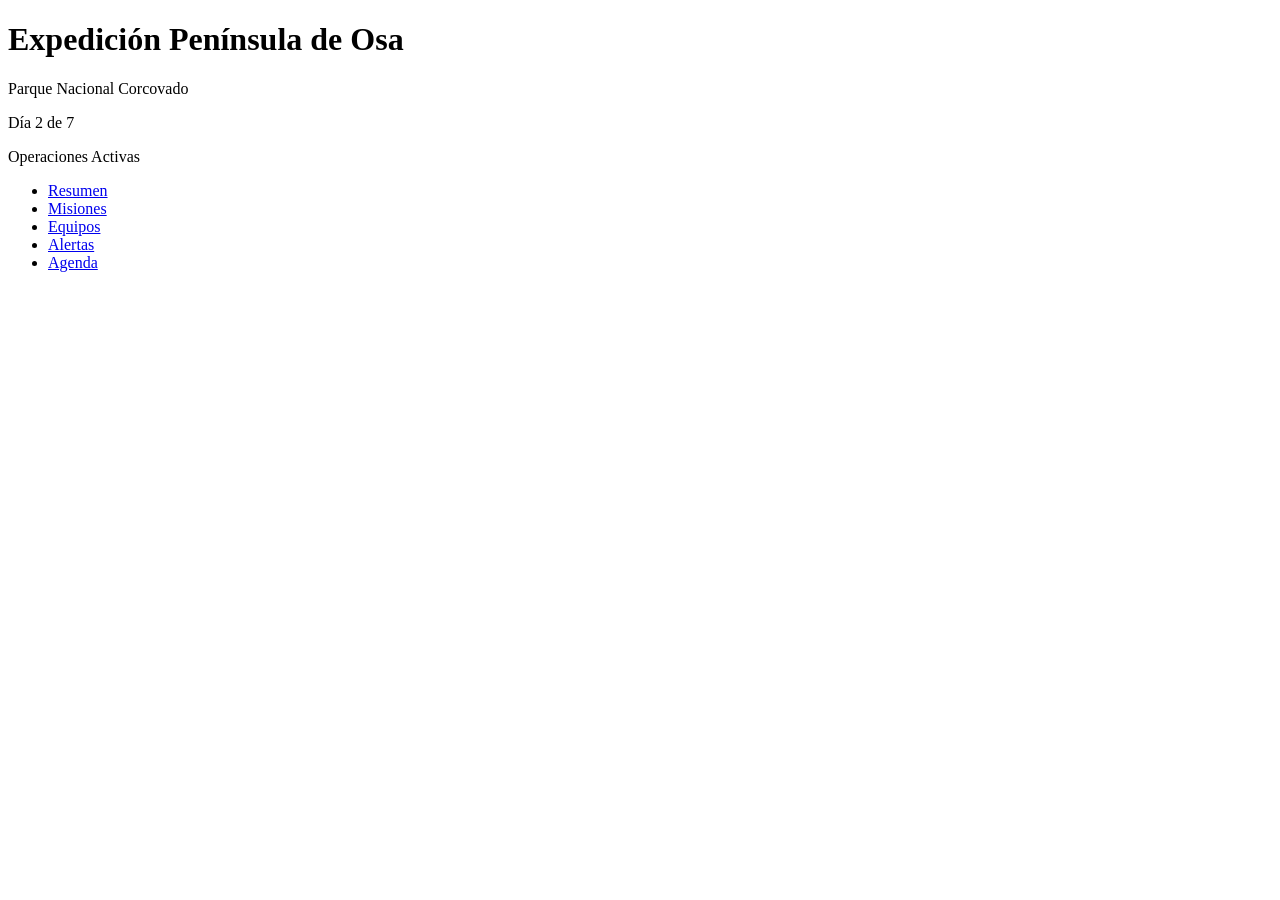
==== caso1/index.html @ 16324d6f "Estructura HTML del header y la navegacion del caso 1" ====
<!DOCTYPE html>
<html lang="en">

<head>
    <meta charset="UTF-8">
    <meta name="viewport" content="width=device-width, initial-scale=1.0">
    <title>Expedición Península de Osa</title>
    <link rel="stylesheet" href="./css/estilos.css">
</head>

<body>
    <header>
        <h1>Expedición Península de Osa</h1>
        <p>Parque Nacional Corcovado</p>
        <p>Día 2 de 7</p>
        <p>Operaciones Activas</p>
    </header>
    <nav>
        <ul>
            <li><a href="#">Resumen</a></li>
            <li><a href="#">Misiones</a></li>
            <li><a href="#">Equipos</a></li>
            <li><a href="#">Alertas</a></li>
            <li><a href="#">Agenda</a></li>
        </ul>
    </nav>

</body>

</html>
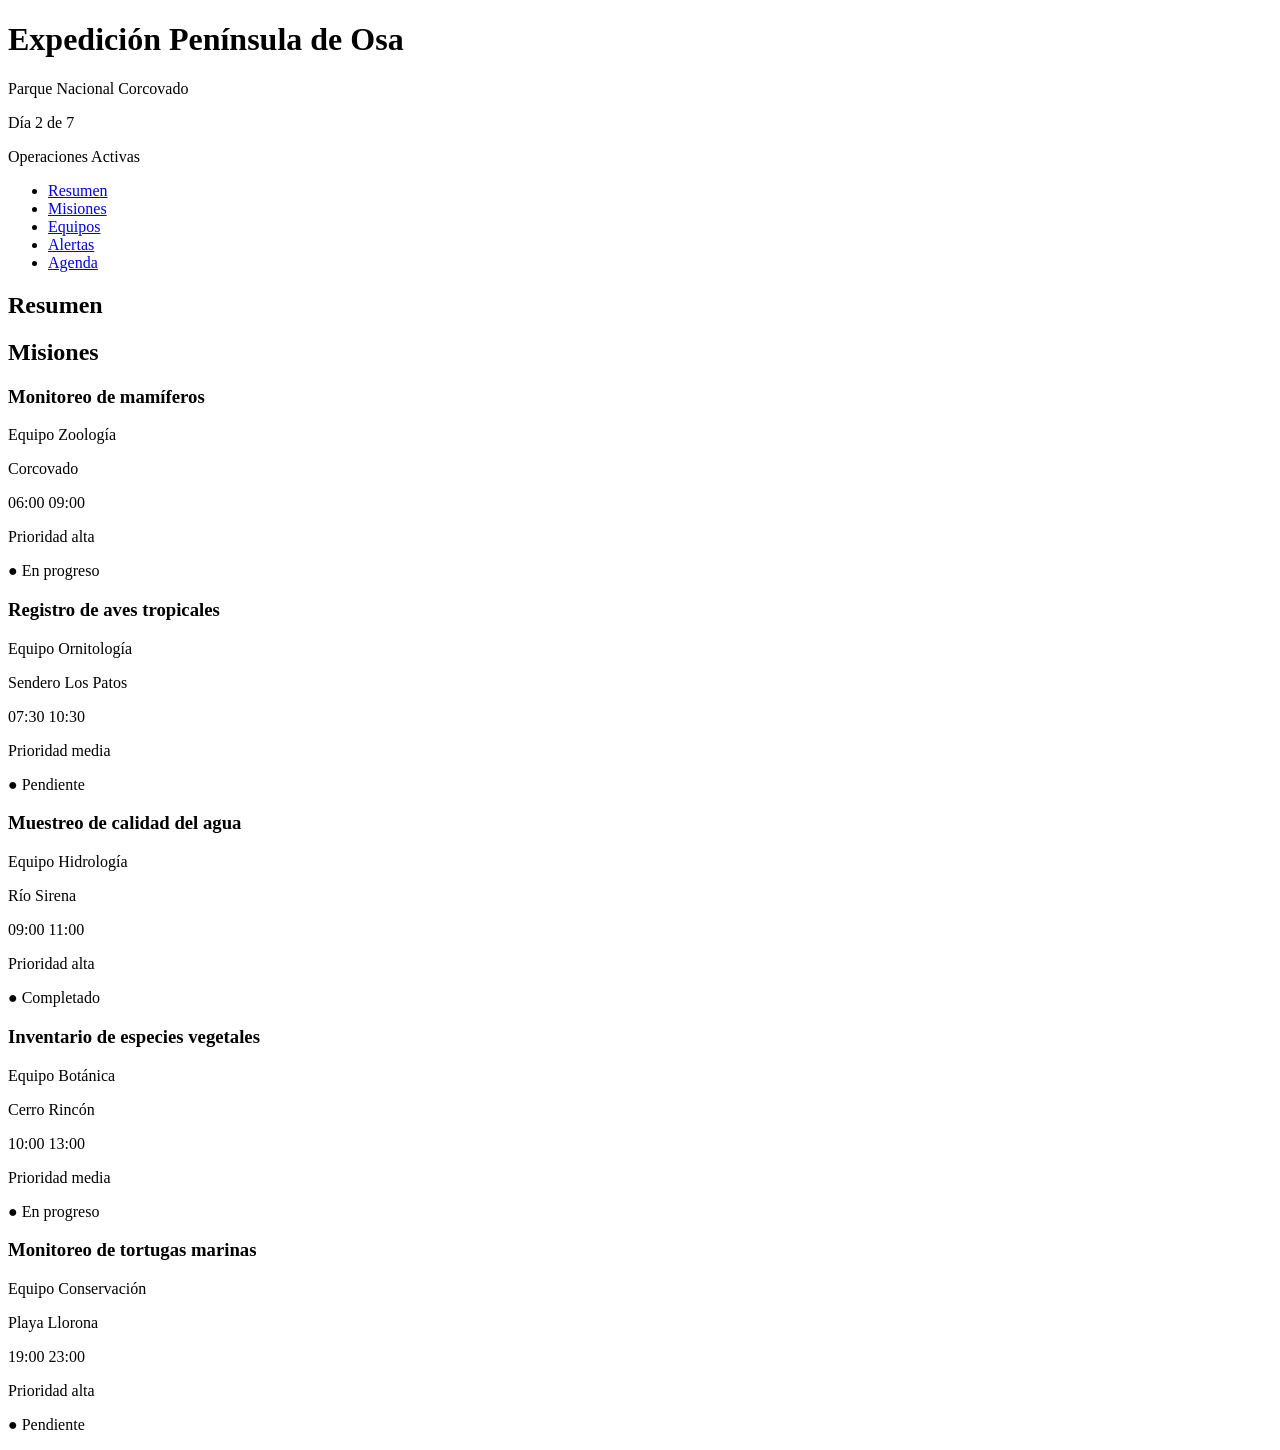
==== commit ae26f00b: "Estructura HTML de las tarjetas de misiones" ====
--- a/caso1/index.html
+++ b/caso1/index.html
@@ -24,7 +24,76 @@
             <li><a href="#">Agenda</a></li>
         </ul>
     </nav>
+    <main>
+        <h2>Resumen</h2>
+        
+        <h2>Misiones</h2>
+        <article>
+            <h3>Monitoreo de mamíferos</h3>
+            <p>Equipo Zoología</p>
+            <p>Corcovado</p>
+            <p>06:00 09:00</p>
+            <p>Prioridad alta</p>
+            <p>
+                <span class="estado">
+                    <span aria-hidden="true">●</span> En progreso
+                </span>
+            </p>
+        </article>
 
+        <article>
+            <h3>Registro de aves tropicales</h3>
+            <p>Equipo Ornitología</p>
+            <p>Sendero Los Patos</p>
+            <p>07:30 10:30</p>
+            <p>Prioridad media</p>
+            <p>
+                <span class="estado">
+                    <span aria-hidden="true">●</span> Pendiente
+                </span>
+            </p>
+        </article>
+
+        <article>
+            <h3>Muestreo de calidad del agua</h3>
+            <p>Equipo Hidrología</p>
+            <p>Río Sirena</p>
+            <p>09:00 11:00</p>
+            <p>Prioridad alta</p>
+            <p>
+                <span class="estado">
+                    <span aria-hidden="true">●</span> Completado
+                </span>
+            </p>
+        </article>
+
+        <article>
+            <h3>Inventario de especies vegetales</h3>
+            <p>Equipo Botánica</p>
+            <p>Cerro Rincón</p>
+            <p>10:00 13:00</p>
+            <p>Prioridad media</p>
+            <p>
+                <span class="estado">
+                    <span aria-hidden="true">●</span> En progreso
+                </span>
+            </p>
+        </article>
+
+        <article>
+            <h3>Monitoreo de tortugas marinas</h3>
+            <p>Equipo Conservación</p>
+            <p>Playa Llorona</p>
+            <p>19:00 23:00</p>
+            <p>Prioridad alta</p>
+            <p>
+                <span class="estado">
+                    <span aria-hidden="true">●</span> Pendiente
+                </span>
+            </p>
+        </article>
+
+    </main>
 </body>
 
 </html>
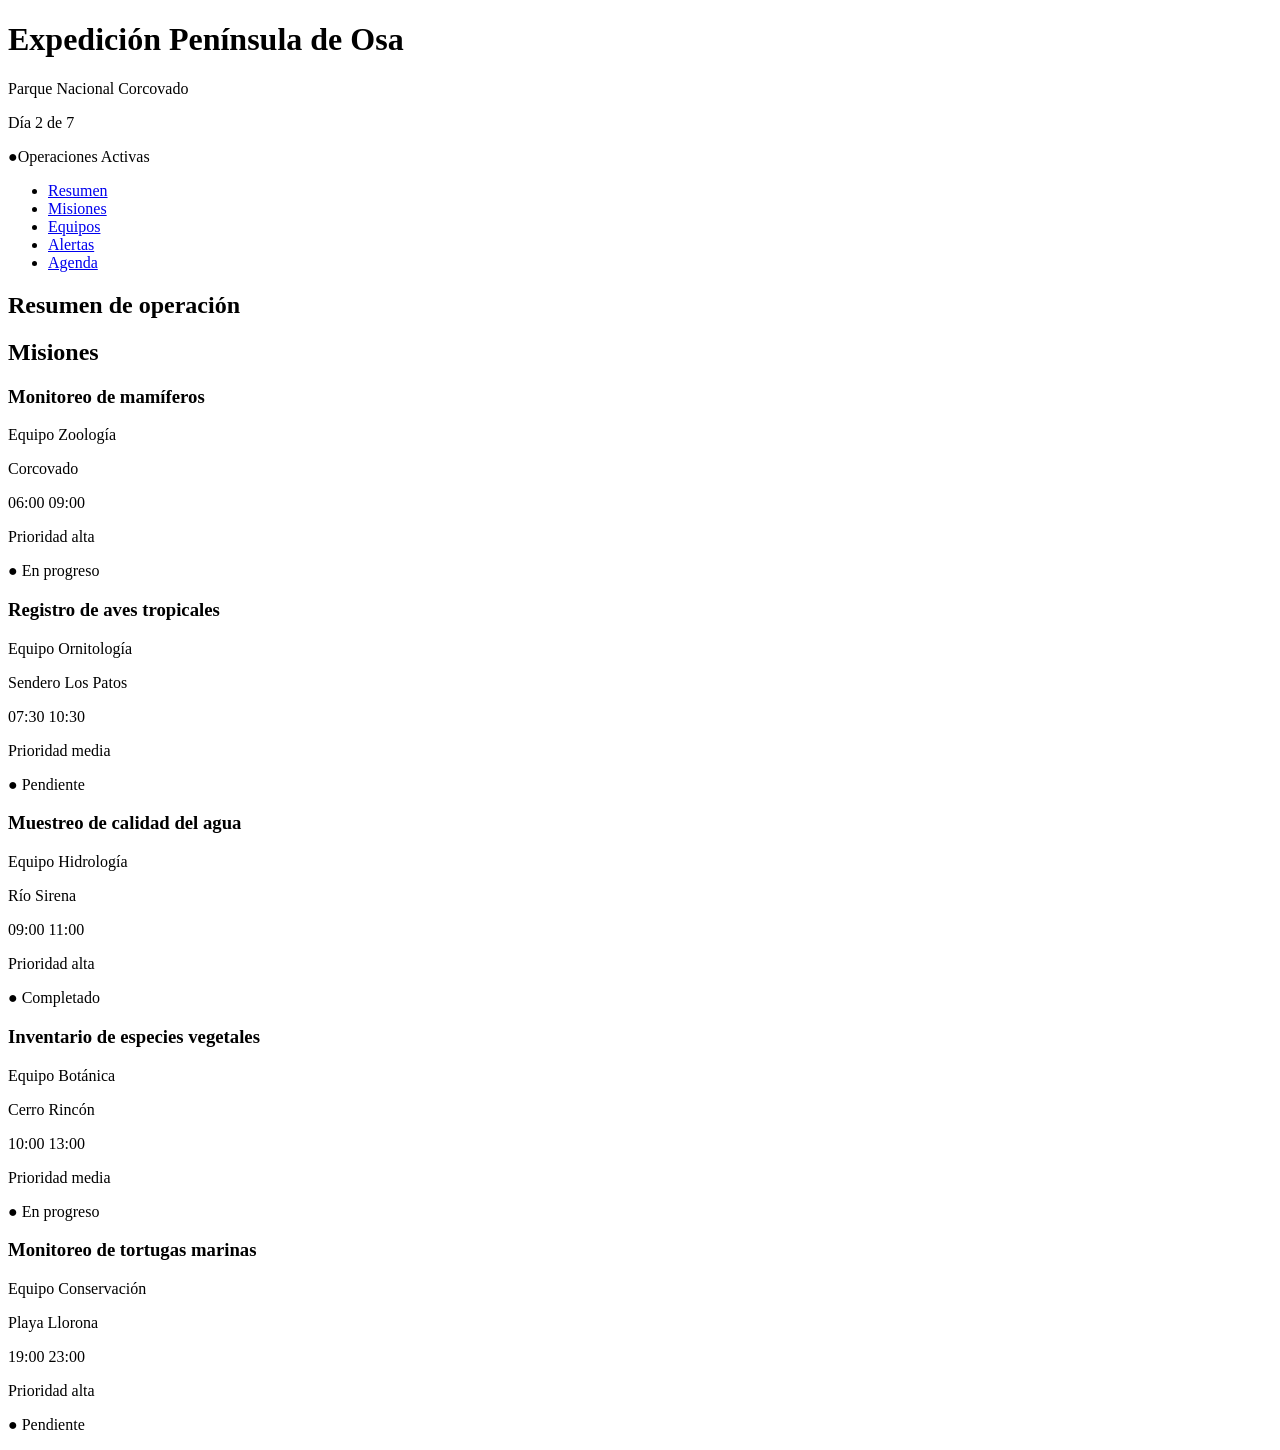
==== commit 3444994f: "Estructura HTML del Resumen de Operaciones y ajuste de Misiones y header" ====
--- a/caso1/index.html
+++ b/caso1/index.html
@@ -1,5 +1,5 @@
 <!DOCTYPE html>
-<html lang="en">
+<html lang="es">
 
 <head>
     <meta charset="UTF-8">
@@ -9,13 +9,17 @@
 </head>
 
 <body>
-    <header>
-        <h1>Expedición Península de Osa</h1>
-        <p>Parque Nacional Corcovado</p>
-        <p>Día 2 de 7</p>
-        <p>Operaciones Activas</p>
+    <header class="encabezado">
+        <div>
+            <h1>Expedición Península de Osa</h1>
+            <p>Parque Nacional Corcovado</p>
+        </div>
+        <div>
+            <p>Día 2 de 7</p>
+            <p><span aria-hidden="true">●</span>Operaciones Activas</p>
+        </div>
     </header>
-    <nav>
+    <nav class="navegacion">
         <ul>
             <li><a href="#">Resumen</a></li>
             <li><a href="#">Misiones</a></li>
@@ -25,8 +29,8 @@
         </ul>
     </nav>
     <main>
-        <h2>Resumen</h2>
-        
+        <h2>Resumen de operación</h2>
+            
         <h2>Misiones</h2>
         <article>
             <h3>Monitoreo de mamíferos</h3>
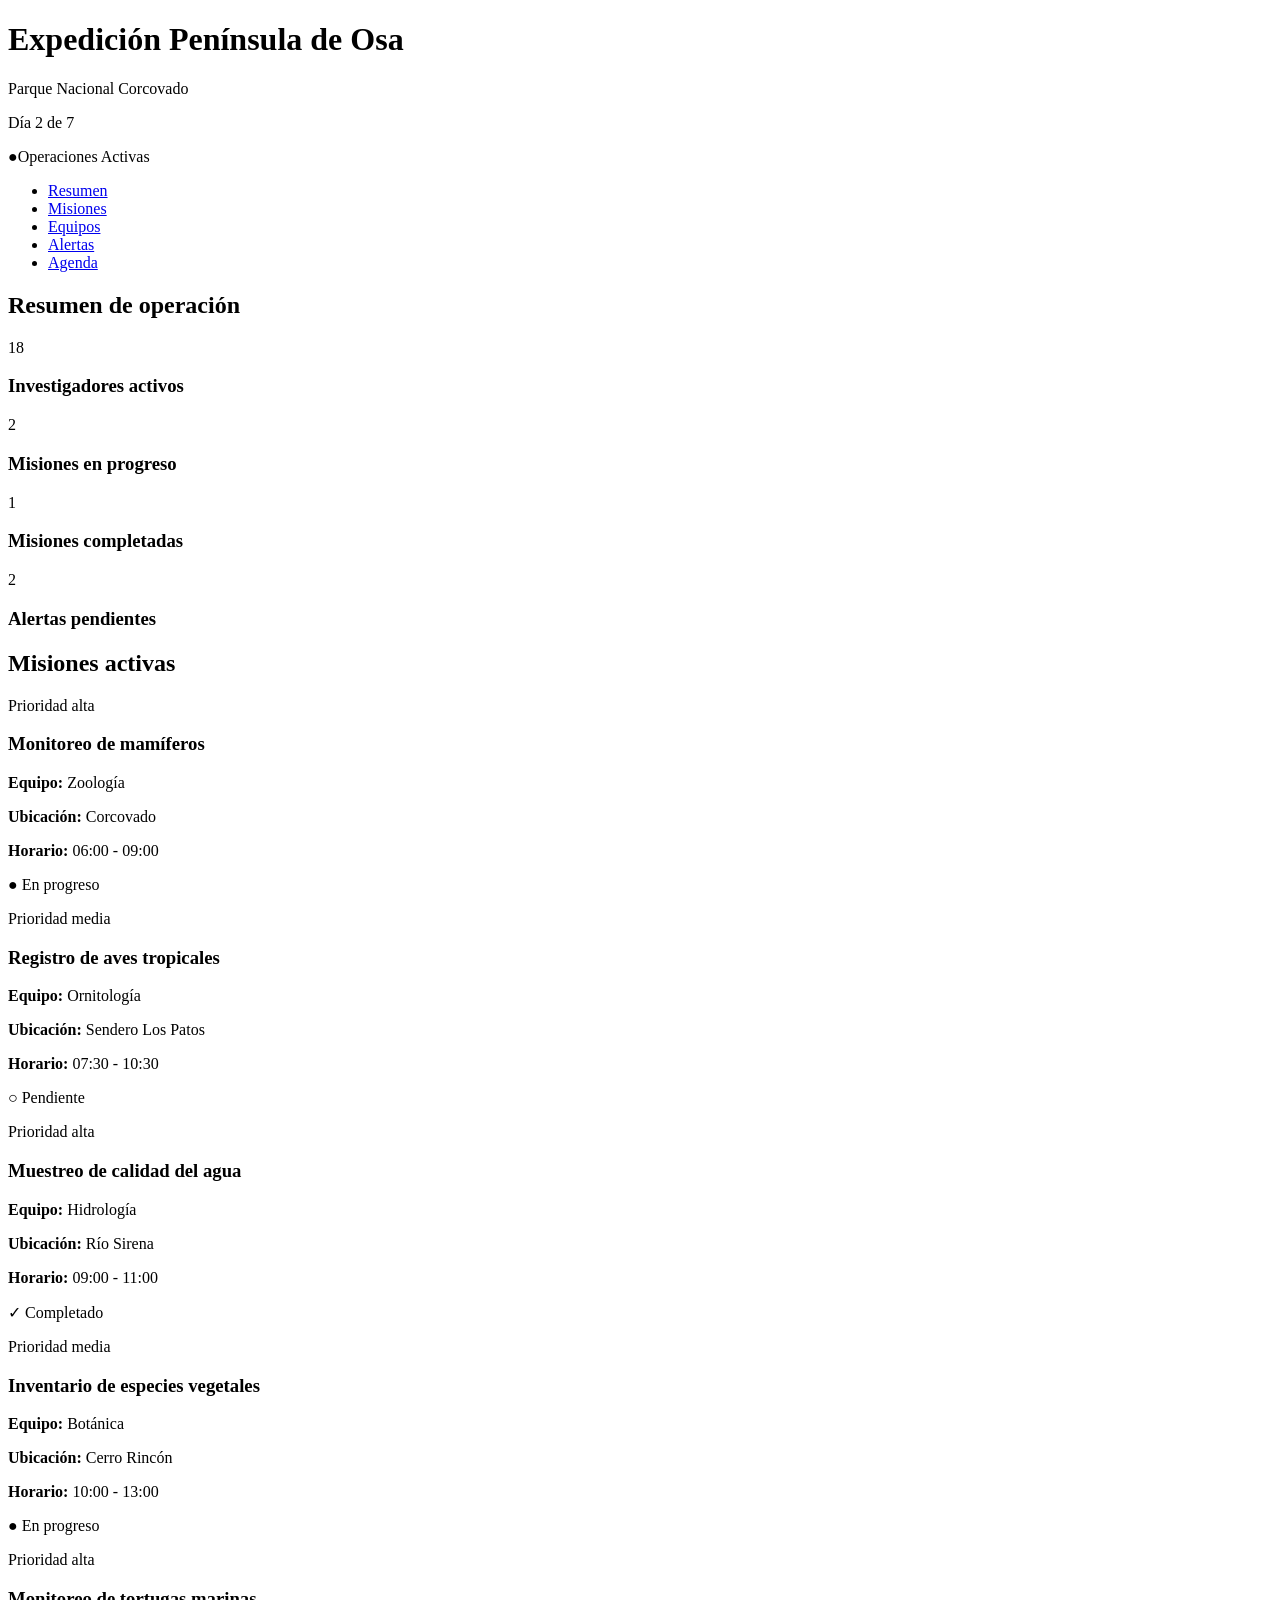
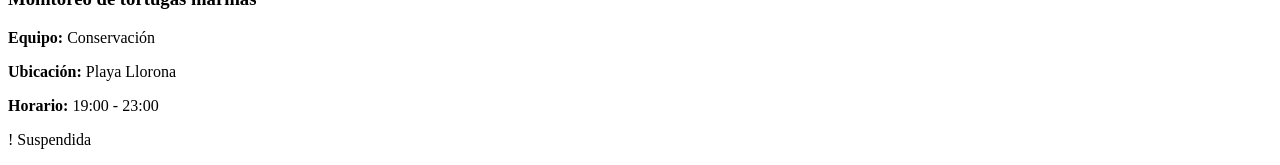
==== commit b11dbe70: "Correccion del ultimo commit (no habia guardado los cambios)" ====
--- a/caso1/index.html
+++ b/caso1/index.html
@@ -30,72 +30,107 @@
     </nav>
     <main>
         <h2>Resumen de operación</h2>
-            
-        <h2>Misiones</h2>
-        <article>
-            <h3>Monitoreo de mamíferos</h3>
-            <p>Equipo Zoología</p>
-            <p>Corcovado</p>
-            <p>06:00 09:00</p>
-            <p>Prioridad alta</p>
-            <p>
-                <span class="estado">
-                    <span aria-hidden="true">●</span> En progreso
-                </span>
-            </p>
-        </article>
 
-        <article>
-            <h3>Registro de aves tropicales</h3>
-            <p>Equipo Ornitología</p>
-            <p>Sendero Los Patos</p>
-            <p>07:30 10:30</p>
-            <p>Prioridad media</p>
-            <p>
-                <span class="estado">
-                    <span aria-hidden="true">●</span> Pendiente
-                </span>
-            </p>
-        </article>
+        <div class="indicadores">
+            <article class="indicador indicador-principal">
+                <span class="numero">18</span>
+                <h3>Investigadores activos</h3>
+            </article>
 
-        <article>
-            <h3>Muestreo de calidad del agua</h3>
-            <p>Equipo Hidrología</p>
-            <p>Río Sirena</p>
-            <p>09:00 11:00</p>
-            <p>Prioridad alta</p>
-            <p>
-                <span class="estado">
-                    <span aria-hidden="true">●</span> Completado
-                </span>
-            </p>
-        </article>
+            <article class="indicador">
+                <span class="numero">2</span>
+                <h3>Misiones en progreso</h3>
+            </article>
 
-        <article>
-            <h3>Inventario de especies vegetales</h3>
-            <p>Equipo Botánica</p>
-            <p>Cerro Rincón</p>
-            <p>10:00 13:00</p>
-            <p>Prioridad media</p>
-            <p>
-                <span class="estado">
-                    <span aria-hidden="true">●</span> En progreso
-                </span>
-            </p>
-        </article>
+            <article class="indicador">
+                <span class="numero">1</span>
+                <h3>Misiones completadas</h3>
+            </article>
 
-        <article>
-            <h3>Monitoreo de tortugas marinas</h3>
-            <p>Equipo Conservación</p>
-            <p>Playa Llorona</p>
-            <p>19:00 23:00</p>
-            <p>Prioridad alta</p>
-            <p>
-                <span class="estado">
-                    <span aria-hidden="true">●</span> Pendiente
-                </span>
-            </p>
-        </article>
+            <article class="indicador indicador-alerta">
+                <span class="numero">2</span>
+                <h3>Alertas pendientes</h3>
+            </article>
+        </div>
+
+        <section id="misiones" class="misiones">
+            <h2>Misiones activas</h2>
+
+            <div class="misiones-grid">
+
+                <article class="mision prioridad-alta">
+                    <span class="prioridad">Prioridad alta</span>
+                    <h3>Monitoreo de mamíferos</h3>
+                    <p><strong>Equipo:</strong> Zoología</p>
+                    <p><strong>Ubicación:</strong> Corcovado</p>
+                    <p><strong>Horario:</strong> 06:00 - 09:00</p>
+                    <p>
+                        <span class="estado estado-progreso">
+                            <span aria-hidden="true">●</span>
+                            En progreso
+                        </span>
+                    </p>
+                </article>
+
+                <article class="mision prioridad-media">
+                    <span class="prioridad">Prioridad media</span>
+                    <h3>Registro de aves tropicales</h3>
+                    <p><strong>Equipo:</strong> Ornitología</p>
+                    <p><strong>Ubicación:</strong> Sendero Los Patos</p>
+                    <p><strong>Horario:</strong> 07:30 - 10:30</p>
+                    <p>
+                        <span class="estado estado-pendiente">
+                            <span aria-hidden="true">○</span>
+                            Pendiente
+                        </span>
+                    </p>
+                </article>
+
+                <article class="mision prioridad-alta">
+                    <span class="prioridad">Prioridad alta</span>
+                    <h3>Muestreo de calidad del agua</h3>
+                    <p><strong>Equipo:</strong> Hidrología</p>
+                    <p><strong>Ubicación:</strong> Río Sirena</p>
+                    <p><strong>Horario:</strong> 09:00 - 11:00</p>
+                    <p>
+                        <span class="estado estado-completado">
+                            <span aria-hidden="true">✓</span>
+                            Completado
+                        </span>
+                    </p>
+                </article>
+
+                <article class="mision prioridad-media">
+                    <span class="prioridad">Prioridad media</span>
+                    <h3>Inventario de especies vegetales</h3>
+                    <p><strong>Equipo:</strong> Botánica</p>
+                    <p><strong>Ubicación:</strong> Cerro Rincón</p>
+                    <p><strong>Horario:</strong> 10:00 - 13:00</p>
+                    <p>
+                        <span class="estado estado-progreso">
+                            <span aria-hidden="true">●</span>
+                            En progreso
+                        </span>
+                    </p>
+                </article>
+
+                <article class="mision prioridad-alta">
+                    <span class="prioridad">Prioridad alta</span>
+                    <h3>Monitoreo de tortugas marinas</h3>
+                    <p><strong>Equipo:</strong> Conservación</p>
+                    <p><strong>Ubicación:</strong> Playa Llorona</p>
+                    <p><strong>Horario:</strong> 19:00 - 23:00</p>
+                    <p>
+                        <span class="estado estado-suspendido">
+                            <span aria-hidden="true">!</span>
+                            Suspendida
+                        </span>
+                    </p>
+                </article>
+
+            </div>
+        </section>
+
 
     </main>
 </body>
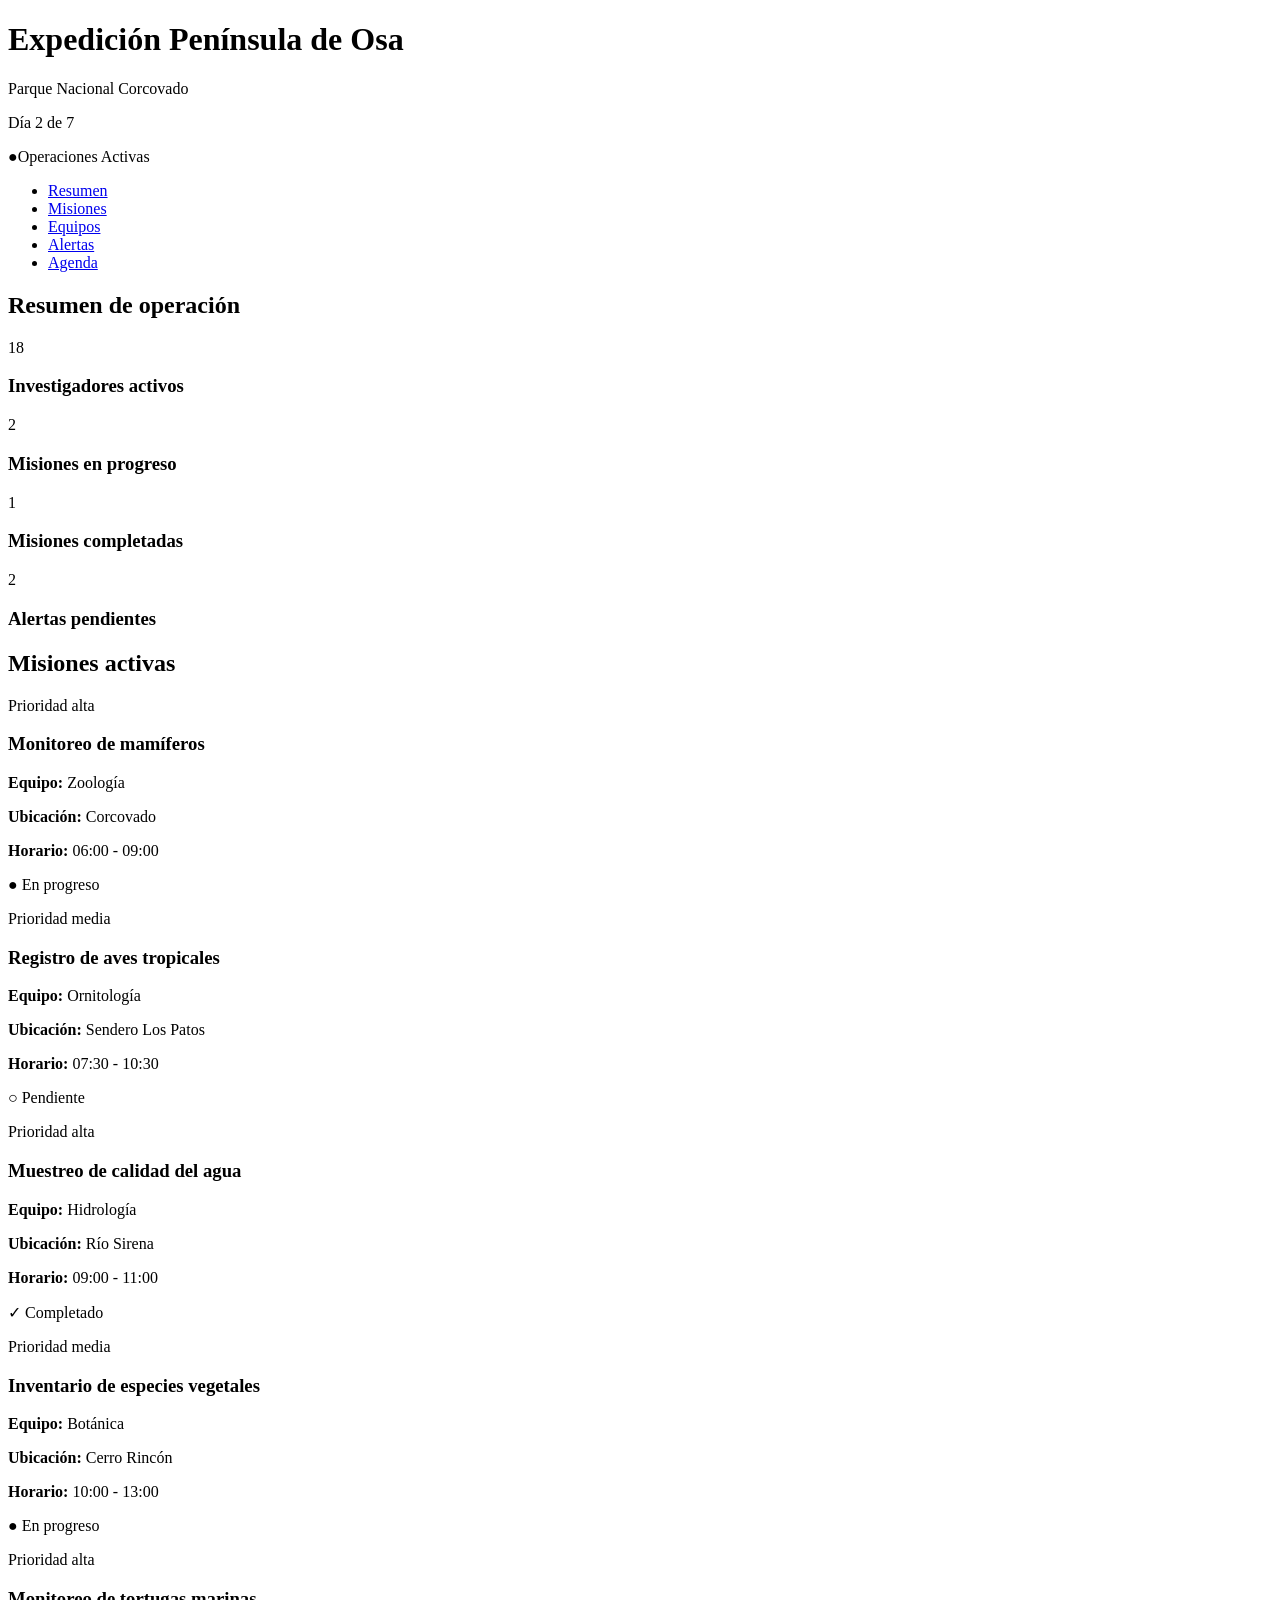
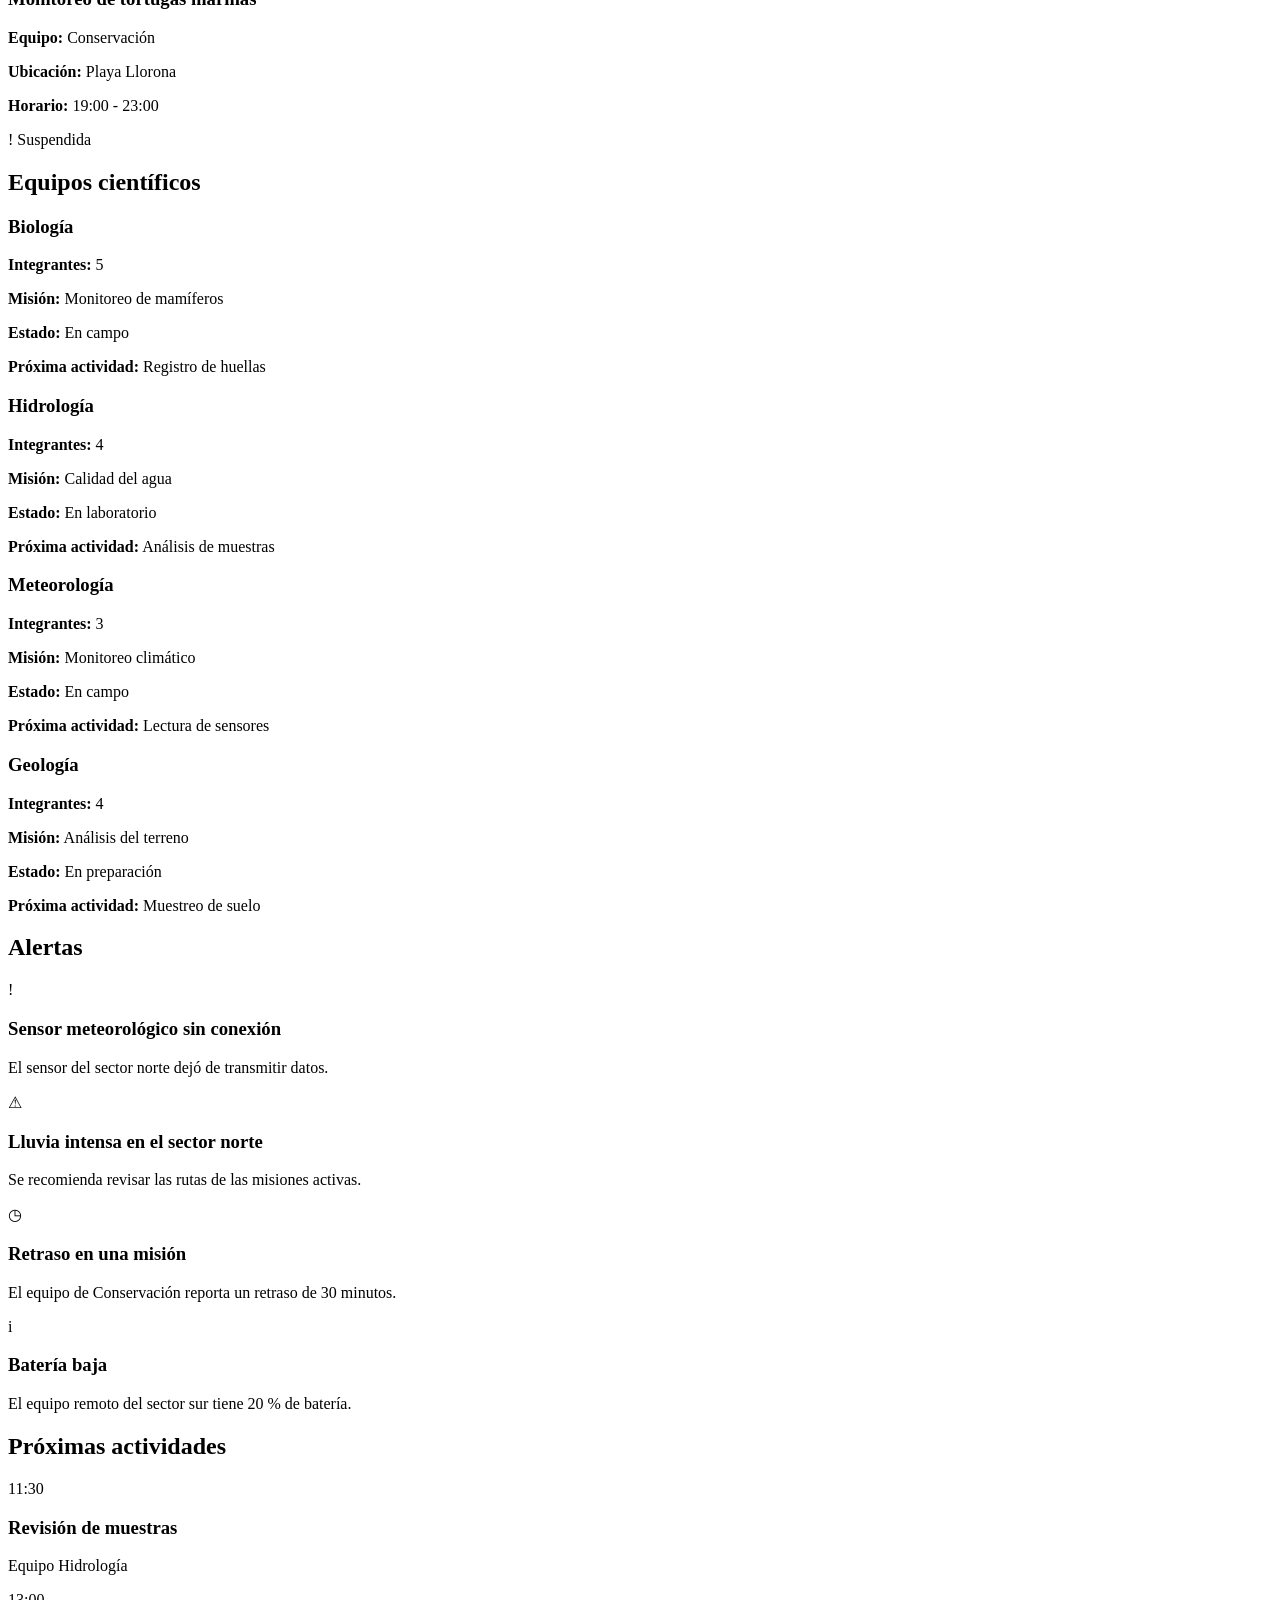
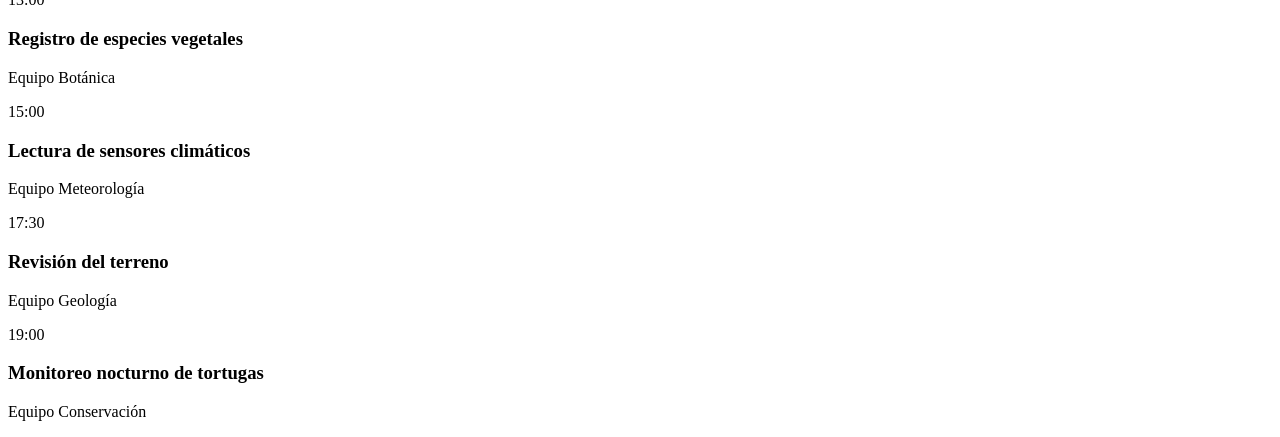
==== commit 1a16a7a1: "Estructura HTML de Equipos, Alertas y Agenda" ====
--- a/caso1/index.html
+++ b/caso1/index.html
@@ -14,7 +14,7 @@
             <h1>Expedición Península de Osa</h1>
             <p>Parque Nacional Corcovado</p>
         </div>
-        <div>
+        <div class="estado-general">
             <p>Día 2 de 7</p>
             <p><span aria-hidden="true">●</span>Operaciones Activas</p>
         </div>
@@ -29,30 +29,35 @@
         </ul>
     </nav>
     <main>
-        <h2>Resumen de operación</h2>
-
-        <div class="indicadores">
-            <article class="indicador indicador-principal">
-                <span class="numero">18</span>
-                <h3>Investigadores activos</h3>
-            </article>
-
-            <article class="indicador">
-                <span class="numero">2</span>
-                <h3>Misiones en progreso</h3>
-            </article>
-
-            <article class="indicador">
-                <span class="numero">1</span>
-                <h3>Misiones completadas</h3>
-            </article>
-
-            <article class="indicador indicador-alerta">
-                <span class="numero">2</span>
-                <h3>Alertas pendientes</h3>
-            </article>
-        </div>
-
+        <!-- RESUMEN -->
+        <section id="resumen" class="resumen">
+
+            <h2>Resumen de operación</h2>
+
+            <div class="indicadores">
+                <article class="indicador indicador-principal">
+                    <span class="numero">18</span>
+                    <h3>Investigadores activos</h3>
+                </article>
+
+                <article class="indicador">
+                    <span class="numero">2</span>
+                    <h3>Misiones en progreso</h3>
+                </article>
+
+                <article class="indicador">
+                    <span class="numero">1</span>
+                    <h3>Misiones completadas</h3>
+                </article>
+
+                <article class="indicador indicador-alerta">
+                    <span class="numero">2</span>
+                    <h3>Alertas pendientes</h3>
+                </article>
+            </div>
+        </section>
+
+        <!-- MISIONES -->
         <section id="misiones" class="misiones">
             <h2>Misiones activas</h2>
 
@@ -131,6 +136,136 @@
             </div>
         </section>
 
+        <!-- EQUIPOS -->
+        <section id="equipos" class="equipos">
+            <h2>Equipos científicos</h2>
+
+            <div class="equipos-grid">
+
+                <article class="equipo">
+                    <h3>Biología</h3>
+                    <p><strong>Integrantes:</strong> 5</p>
+                    <p><strong>Misión:</strong> Monitoreo de mamíferos</p>
+                    <p><strong>Estado:</strong> En campo</p>
+                    <p><strong>Próxima actividad:</strong> Registro de huellas</p>
+                </article>
+
+                <article class="equipo">
+                    <h3>Hidrología</h3>
+                    <p><strong>Integrantes:</strong> 4</p>
+                    <p><strong>Misión:</strong> Calidad del agua</p>
+                    <p><strong>Estado:</strong> En laboratorio</p>
+                    <p><strong>Próxima actividad:</strong> Análisis de muestras</p>
+                </article>
+
+                <article class="equipo">
+                    <h3>Meteorología</h3>
+                    <p><strong>Integrantes:</strong> 3</p>
+                    <p><strong>Misión:</strong> Monitoreo climático</p>
+                    <p><strong>Estado:</strong> En campo</p>
+                    <p><strong>Próxima actividad:</strong> Lectura de sensores</p>
+                </article>
+
+                <article class="equipo">
+                    <h3>Geología</h3>
+                    <p><strong>Integrantes:</strong> 4</p>
+                    <p><strong>Misión:</strong> Análisis del terreno</p>
+                    <p><strong>Estado:</strong> En preparación</p>
+                    <p><strong>Próxima actividad:</strong> Muestreo de suelo</p>
+                </article>
+
+            </div>
+        </section>
+
+        <!-- ALERTAS -->
+        <section id="alertas" class="alertas">
+            <h2>Alertas</h2>
+
+            <div class="alertas-lista">
+
+                <article class="alerta alerta-critica">
+                    <span class="alerta-icono" aria-hidden="true">!</span>
+                    <div>
+                        <h3>Sensor meteorológico sin conexión</h3>
+                        <p>El sensor del sector norte dejó de transmitir datos.</p>
+                    </div>
+                </article>
+
+                <article class="alerta alerta-alta">
+                    <span class="alerta-icono" aria-hidden="true">⚠</span>
+                    <div>
+                        <h3>Lluvia intensa en el sector norte</h3>
+                        <p>Se recomienda revisar las rutas de las misiones activas.</p>
+                    </div>
+                </article>
+
+                <article class="alerta alerta-media">
+                    <span class="alerta-icono" aria-hidden="true">◷</span>
+                    <div>
+                        <h3>Retraso en una misión</h3>
+                        <p>El equipo de Conservación reporta un retraso de 30 minutos.</p>
+                    </div>
+                </article>
+
+                <article class="alerta alerta-info">
+                    <span class="alerta-icono" aria-hidden="true">i</span>
+                    <div>
+                        <h3>Batería baja</h3>
+                        <p>El equipo remoto del sector sur tiene 20 % de batería.</p>
+                    </div>
+                </article>
+
+            </div>
+        </section>
+
+        <!-- AGENDA -->
+        <section id="agenda" class="agenda">
+            <h2>Próximas actividades</h2>
+
+            <div class="agenda-lista">
+
+                <article class="actividad">
+                    <time datetime="2026-09-20T11:30">11:30</time>
+                    <div>
+                        <h3>Revisión de muestras</h3>
+                        <p>Equipo Hidrología</p>
+                    </div>
+                </article>
+
+                <article class="actividad">
+                    <time datetime="2026-09-20T13:00">13:00</time>
+                    <div>
+                        <h3>Registro de especies vegetales</h3>
+                        <p>Equipo Botánica</p>
+                    </div>
+                </article>
+
+                <article class="actividad">
+                    <time datetime="2026-09-20T15:00">15:00</time>
+                    <div>
+                        <h3>Lectura de sensores climáticos</h3>
+                        <p>Equipo Meteorología</p>
+                    </div>
+                </article>
+
+                <article class="actividad">
+                    <time datetime="2026-09-20T17:30">17:30</time>
+                    <div>
+                        <h3>Revisión del terreno</h3>
+                        <p>Equipo Geología</p>
+                    </div>
+                </article>
+
+                <article class="actividad">
+                    <time datetime="2026-09-20T19:00">19:00</time>
+                    <div>
+                        <h3>Monitoreo nocturno de tortugas</h3>
+                        <p>Equipo Conservación</p>
+                    </div>
+                </article>
+
+            </div>
+        </section>
 
     </main>
 </body>
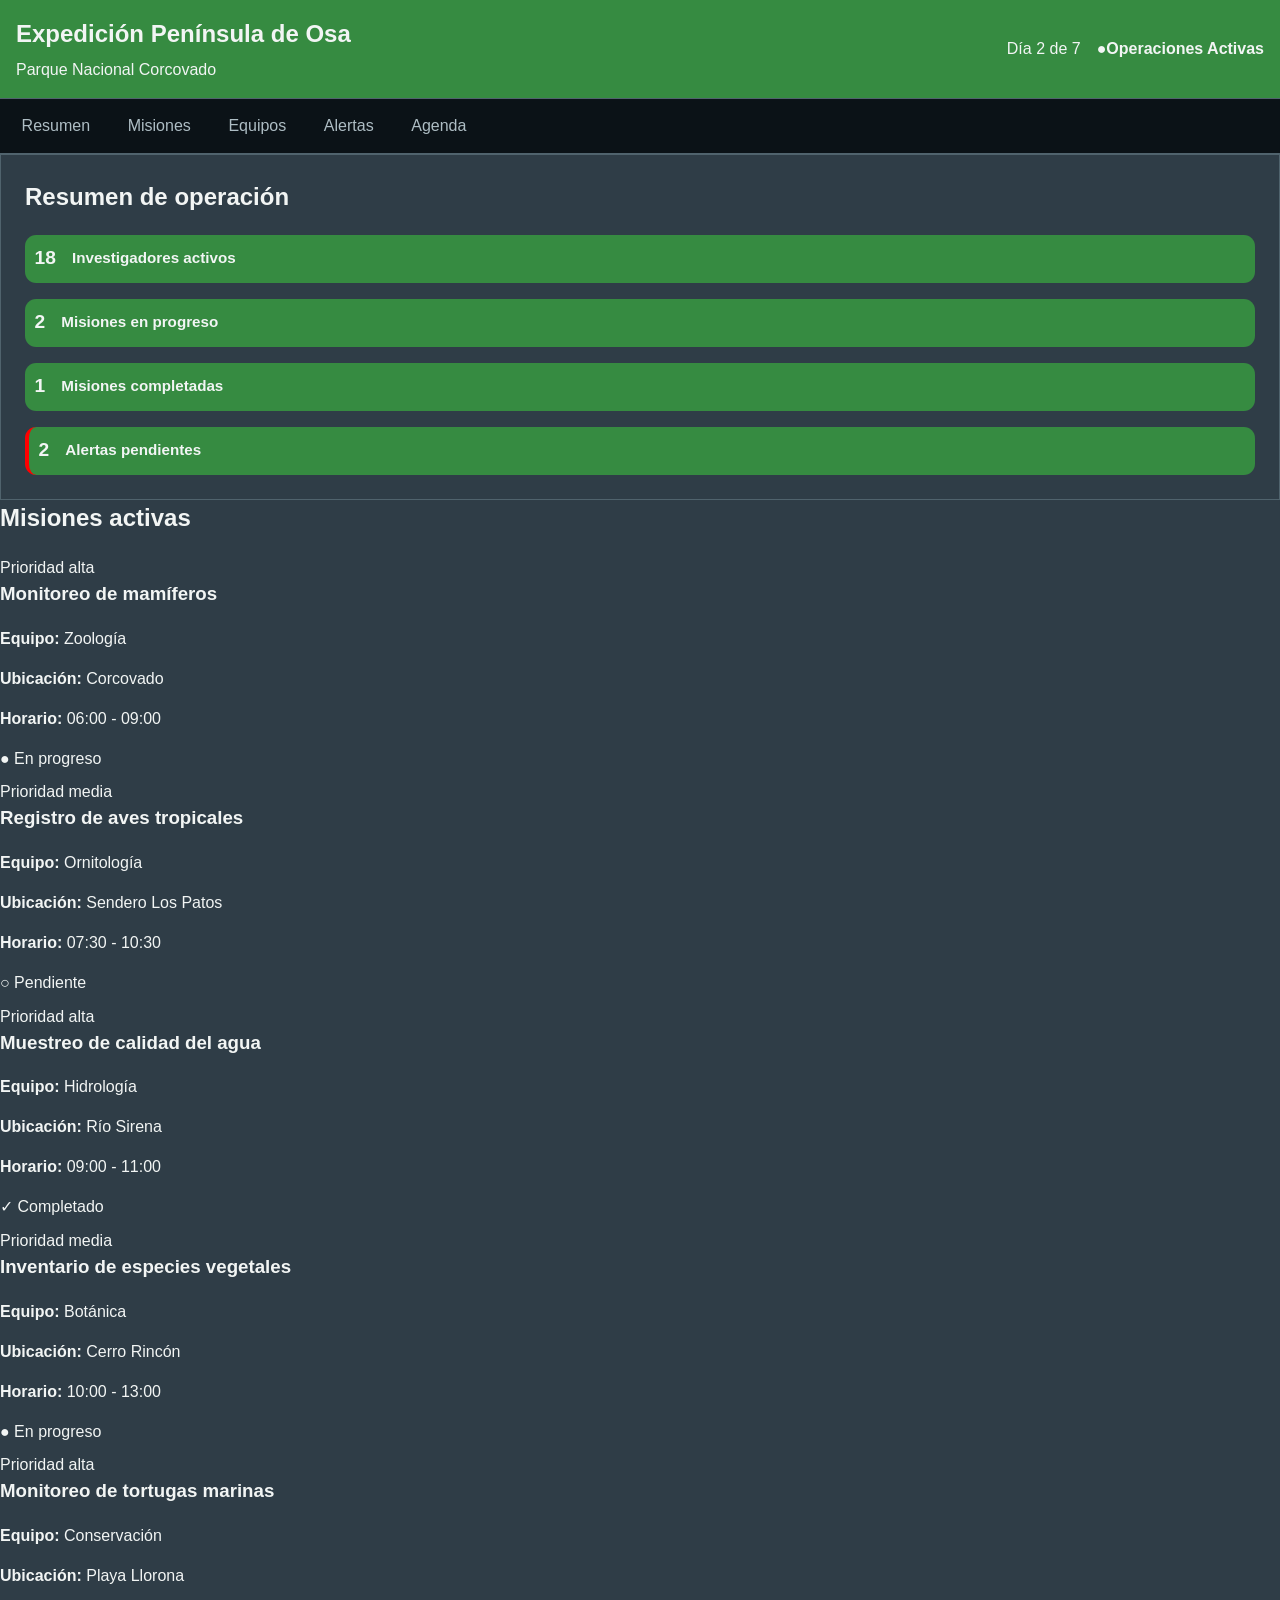
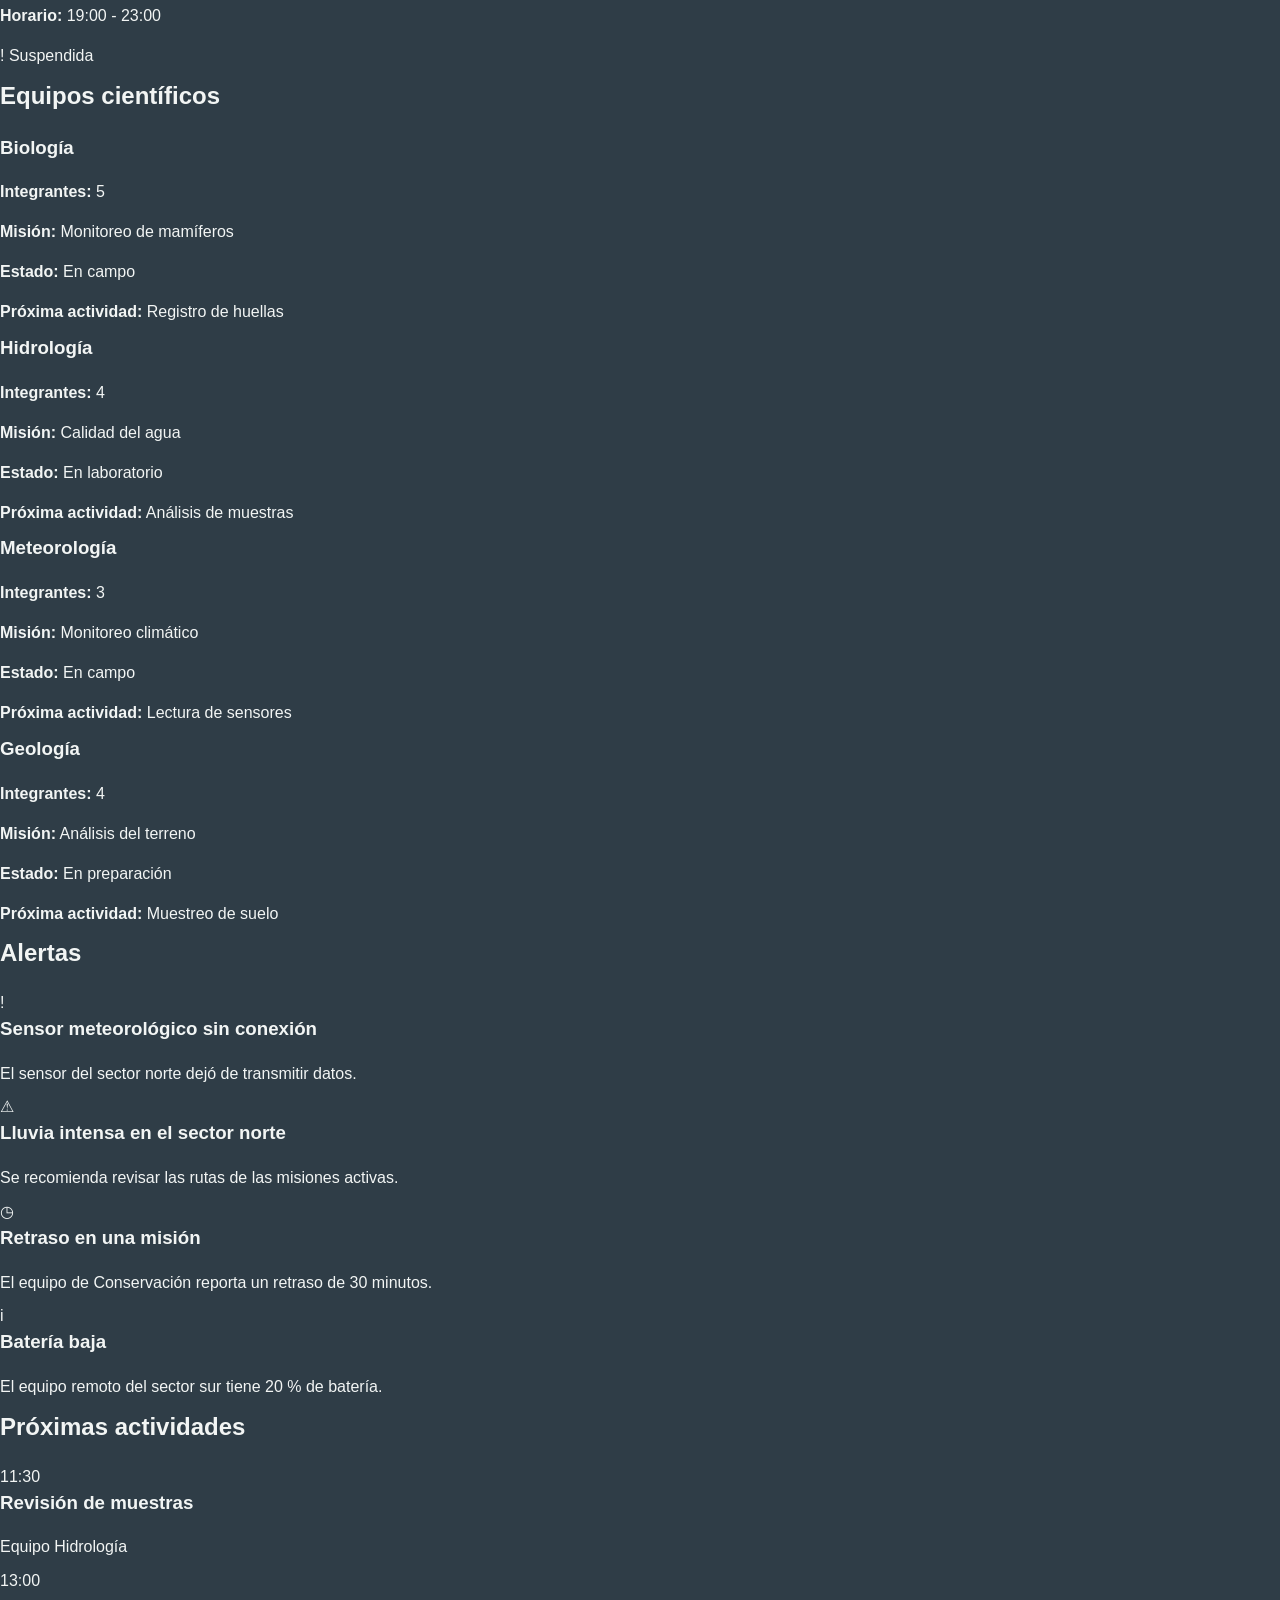
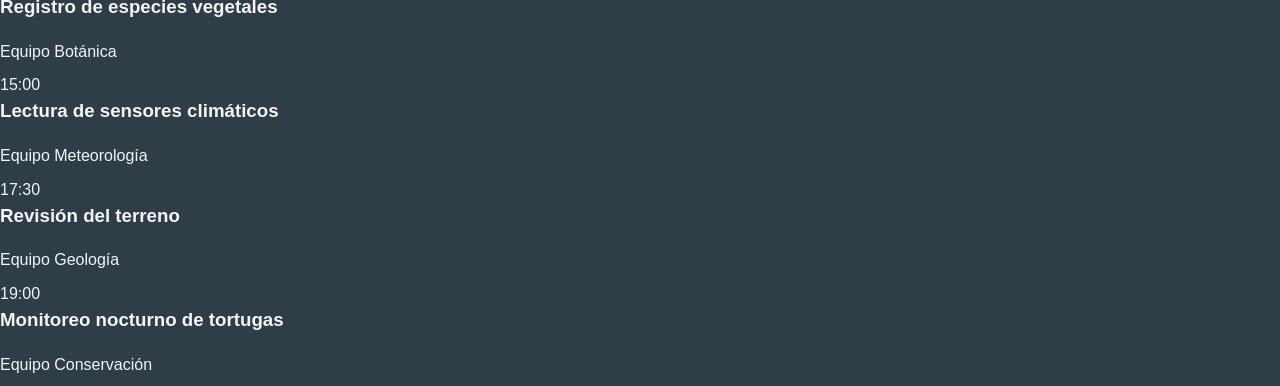
==== commit 64c87f23: "Estilo CSS general y especifico de header, nav y resumen" ====
--- a/caso1/index.html
+++ b/caso1/index.html
@@ -35,7 +35,7 @@
             <h2>Resumen de operación</h2>
 
             <div class="indicadores">
-                <article class="indicador indicador-principal">
+                <article class="indicador">
                     <span class="numero">18</span>
                     <h3>Investigadores activos</h3>
                 </article>
--- a/caso1/css/estilos.css
+++ b/caso1/css/estilos.css
@@ -0,0 +1,176 @@
+:root {
+    --color-blanco: #ffffff;
+    --color-rojo: #ff0000;
+    --color-superficie: #368b41;
+    --color-superficie-clara: #49be59;
+    --color-borde: #50636d;
+    --color-texto: #f2f5f4;
+    --color-texto-secundario: #aebdc4;
+    --color-fondo-body: #2f3d47;
+
+    --espacio-xs: 0.35rem;
+    --espacio-sm: 0.6rem;
+    --espacio-md: 1rem;
+    --espacio-lg: 1.5rem;
+    --espacio-xl: 2rem;
+}
+
+/* CONFIGURACIÓN GENERAL */
+* {
+    box-sizing: border-box;
+}
+
+
+body {
+    margin: 0;
+    background-color: var(--color-fondo-body);
+    font-family: "Segoe UI", sans-serif;
+    line-height: 1.5;
+    color: var(--color-texto)
+}
+
+
+h1, h2, h3 {
+    margin-top: 0;
+}
+
+p {
+    margin-bottom: var(--espacio-sm);
+}
+
+
+/* ENCABEZADO */
+.encabezado {
+    position: sticky;
+    top: 0;
+    z-index: 100;
+
+    display: flex;
+    flex-direction: row;
+    gap: var(--espacio-md);
+    align-items: center;
+    justify-content: space-between;
+
+    padding: var(--espacio-md);
+
+    background-color: var(--color-superficie);
+    border-bottom: 1px solid var(--color-borde);
+    color: var(--color-texto);
+
+}
+
+.encabezado h1 {
+    margin-bottom: var(--espacio-xs);
+    font-size: 1.5rem;
+}
+
+.encabezado p {
+    margin: 0;
+
+}
+
+.estado-general {
+    display: flex;
+    flex-wrap: wrap;
+    gap: var(--espacio-md);
+}
+
+.estado-general p:last-child {
+    font-weight: 700;
+}
+
+/* NAVEGACIÓN */
+.navegacion {
+    background-color: #0b1217;
+    border-bottom: 1px solid var(--color-borde);
+    position: sticky;
+    top: 98.4px;
+    z-index: 10;
+}
+
+.navegacion ul {
+    display: flex;
+    flex-wrap: wrap;
+    gap: var(--espacio-xs);
+
+    margin: 0;
+    padding: var(--espacio-xs);
+
+    list-style: none;
+}
+
+.navegacion a {
+    display: block;
+
+    padding: var(--espacio-sm) var(--espacio-md);
+
+    color: var(--color-texto-secundario);
+    text-decoration: none;
+    border-radius: 0.4rem;
+}
+
+.navegacion a:hover, .navegacion a:focus {
+    background-color: var(--color-superficie-clara);
+    color: var(--color-blanco);
+}
+
+/* LAYOUT PRINCIPAL */
+.panel-control {
+    display: grid;
+    grid-template-columns: 1fr;
+    gap: var(--espacio-lg);
+
+    width: min(100% - 2rem, 1400px);
+    margin: 0 auto;
+    padding: var(--espacio-lg) 0;
+}
+
+.panel-control > section {
+    min-width: 0;
+}
+
+.panel-control h2 {
+    margin-bottom: var(--espacio-md);
+    font-size: 1.35rem;
+}
+
+/* RESUMEN */
+.resumen {
+    padding: var(--espacio-lg);
+
+    
+    border: 1px solid var(--color-borde);
+    border-radius: var(--radio);
+}
+
+.indicadores {
+    display: flex;
+    flex-direction: column;
+    gap: var(--espacio-md);
+}
+
+.indicador {
+    display: flex;
+    align-items: center;
+    gap: var(--espacio-md);
+
+    padding: var(--espacio-sm);
+
+    background-color: var(--color-superficie);
+    border-radius: 0.7rem;
+}
+
+.indicador .numero {
+    font-size: 1.2rem;
+    font-weight: 800;
+}
+
+.indicador h3 {
+    margin: 0;
+    font-size: 0.95rem;
+}
+
+.indicador-alerta {
+    border-left: 4px solid var(--color-rojo);
+}
+
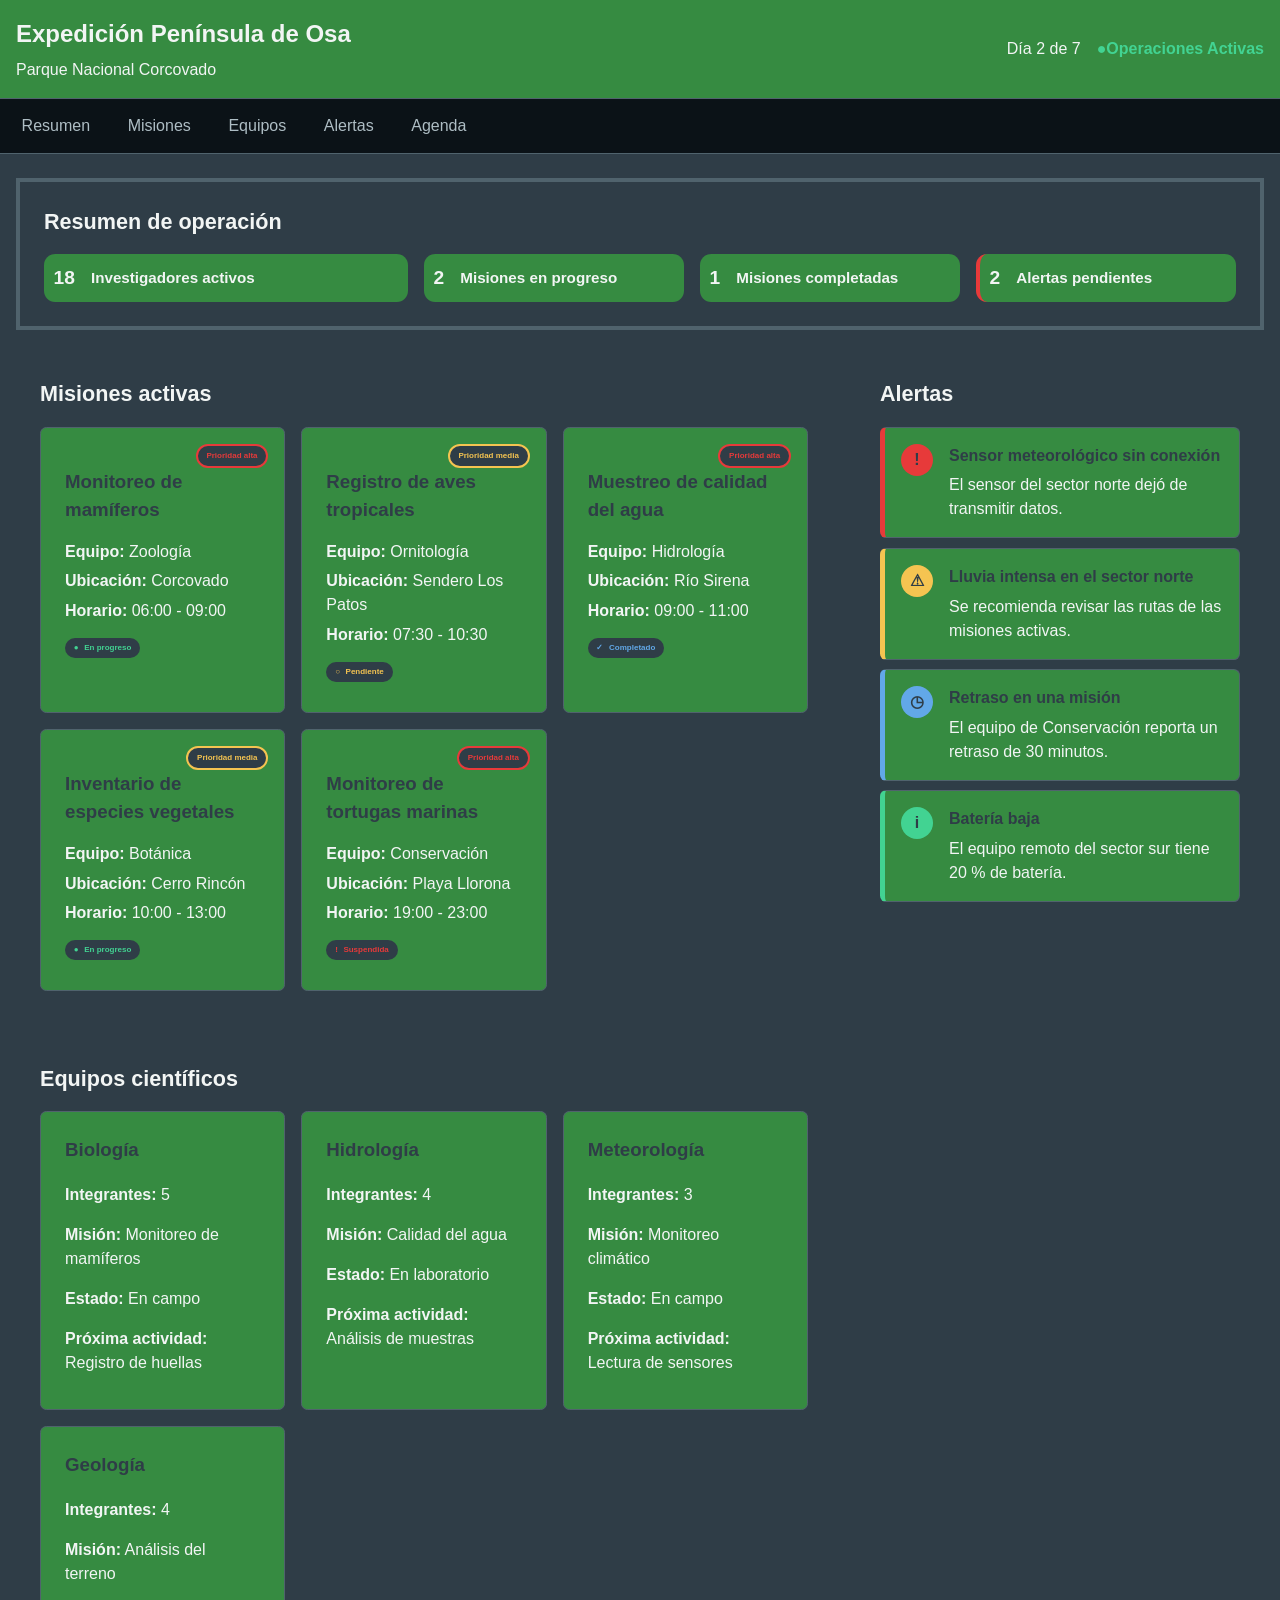
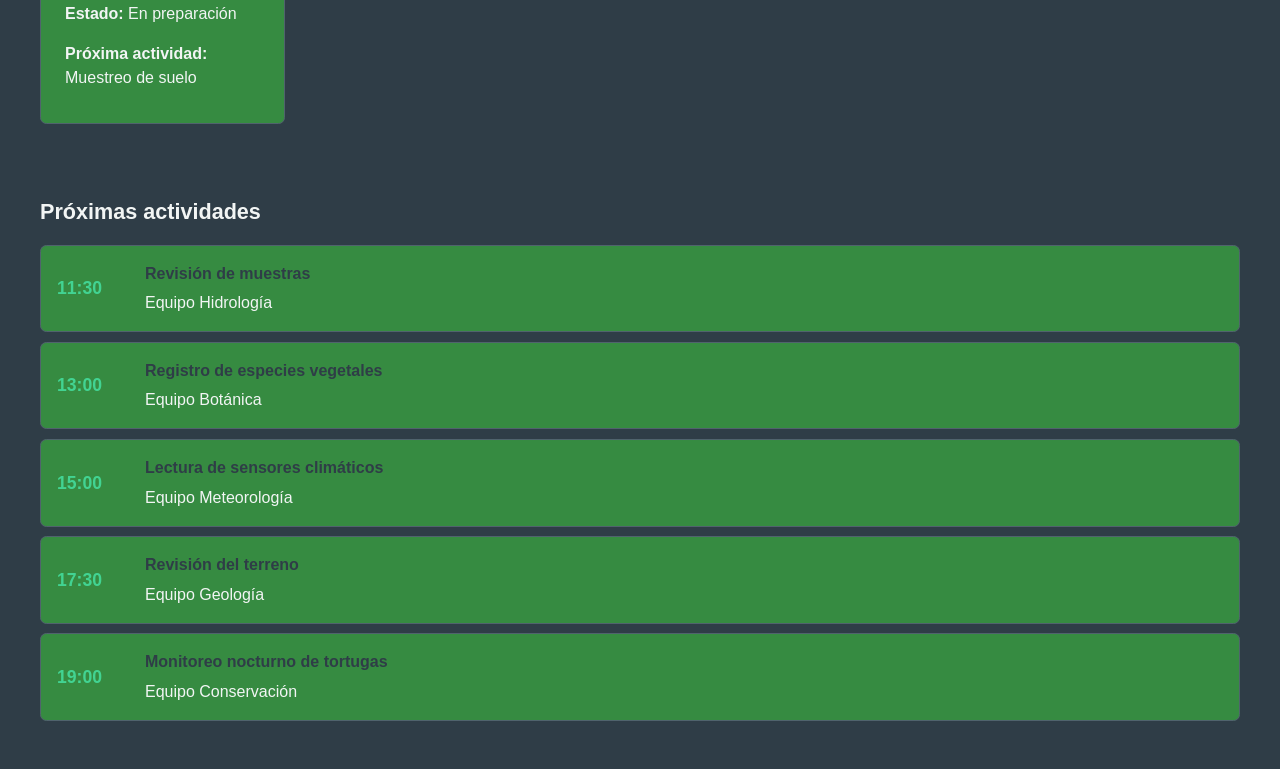
==== commit 5b3b3d3c: "Estilo CSS de Misiones, Equipos, Alertas, Agenda y Media queries para los diferentes tamanos de pant" ====
--- a/caso1/index.html
+++ b/caso1/index.html
@@ -21,14 +21,14 @@
     </header>
     <nav class="navegacion">
         <ul>
-            <li><a href="#">Resumen</a></li>
-            <li><a href="#">Misiones</a></li>
-            <li><a href="#">Equipos</a></li>
-            <li><a href="#">Alertas</a></li>
-            <li><a href="#">Agenda</a></li>
+            <li><a href="#resumen">Resumen</a></li>
+            <li><a href="#misiones">Misiones</a></li>
+            <li><a href="#equipos">Equipos</a></li>
+            <li><a href="#alertas">Alertas</a></li>
+            <li><a href="#agenda">Agenda</a></li>
         </ul>
     </nav>
-    <main>
+    <main class="panel-control">
         <!-- RESUMEN -->
         <section id="resumen" class="resumen">
 
--- a/caso1/css/estilos.css
+++ b/caso1/css/estilos.css
@@ -1,6 +1,10 @@
 :root {
     --color-blanco: #ffffff;
-    --color-rojo: #ff0000;
+    --color-rojo: #e73a3a;
+    --color-verde: #42d392;
+    --color-amarillo: #f5c451;
+    --color-azul: #62a8e8;
+
     --color-superficie: #368b41;
     --color-superficie-clara: #49be59;
     --color-borde: #50636d;
@@ -26,11 +30,13 @@
     background-color: var(--color-fondo-body);
     font-family: "Segoe UI", sans-serif;
     line-height: 1.5;
-    color: var(--color-texto)
-}
-
-
-h1, h2, h3 {
+    color: var(--color-texto);
+}
+
+
+h1,
+h2,
+h3 {
     margin-top: 0;
 }
 
@@ -77,6 +83,7 @@
 
 .estado-general p:last-child {
     font-weight: 700;
+    color: var(--color-verde);
 }
 
 /* NAVEGACIÓN */
@@ -109,7 +116,8 @@
     border-radius: 0.4rem;
 }
 
-.navegacion a:hover, .navegacion a:focus {
+.navegacion a:hover,
+.navegacion a:focus {
     background-color: var(--color-superficie-clara);
     color: var(--color-blanco);
 }
@@ -120,12 +128,12 @@
     grid-template-columns: 1fr;
     gap: var(--espacio-lg);
 
-    width: min(100% - 2rem, 1400px);
+    width: min(100% - 2rem, 2000px);
     margin: 0 auto;
     padding: var(--espacio-lg) 0;
 }
 
-.panel-control > section {
+.panel-control>section {
     min-width: 0;
 }
 
@@ -138,9 +146,7 @@
 .resumen {
     padding: var(--espacio-lg);
 
-    
-    border: 1px solid var(--color-borde);
-    border-radius: var(--radio);
+    border: 4px solid var(--color-borde);
 }
 
 .indicadores {
@@ -174,3 +180,355 @@
     border-left: 4px solid var(--color-rojo);
 }
 
+/* MISIONES */
+
+.misiones {
+    min-width: 0;
+    padding: var(--espacio-lg);
+}
+
+.misiones-grid {
+    display: grid;
+    grid-template-columns: 1fr;
+    gap: var(--espacio-md);
+}
+
+.mision {
+    position: relative;
+
+    min-width: 0;
+    padding: var(--espacio-lg);
+    padding-top: 2.5rem;
+
+    background-color: var(--color-superficie);
+    border: 1px solid var(--color-borde);
+    border-radius: 0.4rem;
+}
+
+.mision h3 {
+    margin-bottom: var(--espacio-md);
+    color: var(--color-fondo-body);
+}
+
+.mision p {
+    margin: var(--espacio-xs) 0;
+    color: var(--color-texto);
+}
+
+.prioridad {
+    position: absolute;
+    top: var(--espacio-md);
+    right: var(--espacio-md);
+
+    padding: 0.25rem 0.55rem;
+
+    border: 2px solid currentColor;
+    border-radius: 999px;
+
+    font-size: 0.5rem;
+    font-weight: 800;
+    background-color: var(--color-fondo-body);
+
+}
+
+.prioridad-alta .prioridad {
+    color: var(--color-rojo);
+}
+
+.prioridad-media .prioridad {
+    color: var(--color-amarillo);
+}
+
+.estado {
+    display: inline-flex;
+    align-items: center;
+    gap: var(--espacio-xs);
+
+    margin-top: var(--espacio-sm);
+
+    font-size: 0.5rem;
+    font-weight: 700;
+    background-color: var(--color-fondo-body);
+    border-radius: 999px;
+    padding: 0.25rem 0.55rem;
+}
+
+.estado-progreso {
+    color: var(--color-verde);
+}
+
+.estado-pendiente {
+    color: var(--color-amarillo);
+}
+
+.estado-completado {
+    color: var(--color-azul);
+}
+
+.estado-suspendido {
+    color: var(--color-rojo);
+}
+
+/* EQUIPOS */
+.equipos {
+    min-width: 0;
+    padding: var(--espacio-lg);
+}
+
+.equipos-grid {
+    display: grid;
+    grid-template-columns: 1fr;
+    gap: var(--espacio-md);
+}
+
+.equipo {
+    min-width: 0;
+    padding: var(--espacio-lg);
+
+    background-color: var(--color-superficie);
+    border: 1px solid var(--color-borde);
+    border-radius: 0.4rem;
+    ;
+}
+
+.equipo h3 {
+    color: var(--color-fondo-body);
+}
+
+.equipo p {
+    color: var(--color-texto);
+}
+
+
+/* ALERTAS */
+
+.alertas {
+    min-width: 0;
+    padding: var(--espacio-lg);
+}
+
+.alertas-lista {
+    display: flex;
+    flex-direction: column;
+    gap: var(--espacio-sm);
+}
+
+.alerta {
+    display: flex;
+    align-items: flex-start;
+    gap: var(--espacio-md);
+
+    min-width: 0;
+    padding: var(--espacio-md);
+
+    background-color: var(--color-superficie);
+    border: 1px solid var(--color-borde);
+    border-left-width: 5px;
+    border-radius: 0.4rem;
+}
+
+.alerta h3 {
+    color: var(--color-fondo-body);
+    margin-bottom: var(--espacio-xs);
+    font-size: 1rem;
+}
+
+.alerta p {
+    margin: 0;
+    color: var(--color-texto);
+}
+
+.alerta-icono {
+    display: flex;
+    flex: 0 0 2rem;
+    align-items: center;
+    justify-content: center;
+
+    width: 2rem;
+    height: 2rem;
+
+    border-radius: 50%;
+    font-weight: 800;
+}
+
+.alerta-critica {
+    border-left-color: var(--color-rojo);
+}
+
+.alerta-critica .alerta-icono {
+    background-color: var(--color-rojo);
+    color: var(--color-fondo-body);
+}
+
+.alerta-alta {
+    border-left-color: var(--color-amarillo);
+}
+
+.alerta-alta .alerta-icono {
+    background-color: var(--color-amarillo);
+    color: var(--color-fondo-body);
+}
+
+.alerta-media {
+    border-left-color: var(--color-azul);
+}
+
+.alerta-media .alerta-icono {
+    background-color: var(--color-azul);
+    color: var(--color-fondo-body);
+}
+
+.alerta-info {
+    border-left-color: var(--color-verde);
+}
+
+.alerta-info .alerta-icono {
+    background-color: var(--color-verde);
+    color: var(--color-fondo-body);
+}
+
+
+/* AGENDA */
+
+.agenda {
+    min-width: 0;
+    padding: var(--espacio-lg);
+}
+
+.agenda-lista {
+    display: flex;
+    flex-direction: column;
+    gap: var(--espacio-sm);
+}
+
+.actividad {
+    display: flex;
+    align-items: center;
+    gap: var(--espacio-md);
+
+    min-width: 0;
+    padding: var(--espacio-md);
+
+    background-color: var(--color-superficie);
+    border: 1px solid var(--color-borde);
+    border-radius: 0.4rem;
+}
+
+.actividad time {
+    flex: 0 0 4.5rem;
+
+    font-size: 1.1rem;
+    font-weight: 800;
+    color: var(--color-verde);
+}
+
+.actividad h3 {
+    color: var(--color-fondo-body);
+    margin-bottom: var(--espacio-xs);
+    font-size: 1rem;
+}
+
+.actividad p {
+    margin: 0;
+    color: var(--color-texto);
+}
+
+
+/* TABLETA */
+
+@media (min-width: 48rem) {
+
+    .encabezado {
+        flex-direction: row;
+        align-items: center;
+        justify-content: space-between;
+    }
+
+    .indicadores {
+        display: grid;
+        grid-template-columns: repeat(2, 1fr);
+    }
+
+    .misiones-grid {
+        grid-template-columns: repeat(2, minmax(0, 1fr));
+    }
+
+    .equipos-grid {
+        grid-template-columns: repeat(2, minmax(0, 1fr));
+    }
+
+    .alertas-lista {
+        display: grid;
+        grid-template-columns: repeat(2, minmax(0, 1fr));
+    }
+}
+
+
+/* ESCRITORIO*/
+
+@media (min-width: 64rem) {
+
+    .panel-control {
+        grid-template-columns: minmax(0, 2fr) minmax(280px, 1fr);
+        align-items: start;
+    }
+
+    .resumen {
+        grid-column: 1 / -1;
+    }
+
+    .misiones {
+        grid-column: 1;
+        grid-row: 2;
+    }
+
+    .equipos {
+        grid-column: 1;
+        grid-row: 3;
+    }
+
+    .alertas {
+        grid-column: 2;
+        grid-row: 2 / 4;
+    }
+
+    .agenda {
+        grid-column: 1 / -1;
+        grid-row: 4;
+    }
+
+    .misiones-grid {
+        grid-template-columns: repeat(2, minmax(0, 1fr));
+    }
+
+    .indicadores {
+        grid-template-columns: 1.4fr 1fr 1fr 1fr;
+    }
+
+    .equipos-grid {
+        grid-template-columns: 1fr 1fr 1fr;
+    }
+}
+
+
+/* PANTALLAS GRANDES */
+
+@media (min-width: 80rem) {
+
+
+    .misiones-grid {
+        grid-template-columns: 1fr 1fr 1fr;
+    }
+
+    .equipos-grid {
+        grid-template-columns: 1fr 1fr 1fr;
+    }
+}
+
+
+@media (min-width: 64rem) and (max-width: 1446px) {
+    .alertas-lista {
+        display: grid;
+        grid-template-columns: 1fr;
+    }
+}
